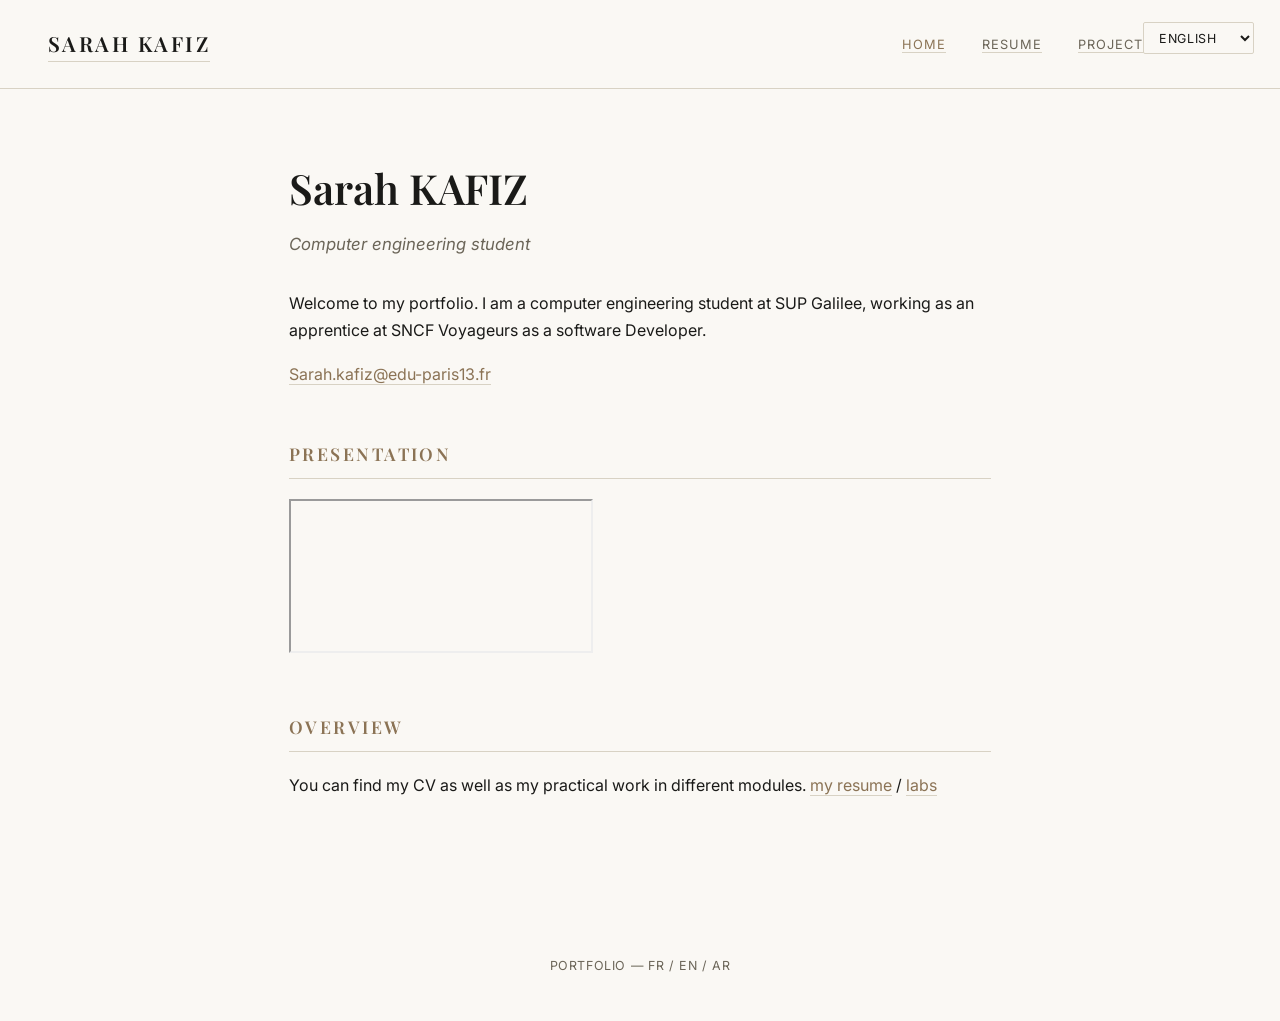
==== index.html @ ad7329cd "Enhance index.html with language options and metadata Added language switcher and improved semantic " ====
<!DOCTYPE html>
<html lang="fr"
      xmlns="http://www.w3.org/1999/xhtml"
      xmlns:dc="http://purl.org/dc/elements/1.1/"
      xmlns:foaf="http://xmlns.com/foaf/0.1/"
      xmlns:schema="https://schema.org/"
      prefix="dc: http://purl.org/dc/elements/1.1/
              foaf: http://xmlns.com/foaf/0.1/
              schema: https://schema.org/">
<head>
    <meta charset="UTF-8" />
    <title property="dc:title" data-i18n="home_title_tag">Portfolio de Sarah KAFIZ</title>
    <meta property="dc:creator" content="PRENOM NOM" />
    <link rel="preconnect" href="https://fonts.googleapis.com" />
    <link href="https://fonts.googleapis.com/css2?family=Playfair+Display:wght@600;700&amp;family=Inter:wght@400;500&amp;display=swap" rel="stylesheet" />
    <link rel="stylesheet" href="assets/css/style.css" />
    <script src="assets/js/site.js" defer="defer"></script>
</head>
<body typeof="foaf:Person schema:Person" resource="#moi">

    <div id="lang-switcher">
      <select aria-label="Choisir la langue">
        <option value="fr">Français</option>
        <option value="en">English</option>
        <option value="ar">العربية</option>
      </select>
    </div>

    <header class="site-header">
      <a class="brand" href="index.html">Sarah KAFIZ</a>
      <nav class="main-nav">
        <a href="index.html" class="current" data-i18n="nav_accueil">Accueil</a>
        <a href="cv.html" data-i18n="nav_cv">CV</a>
        <a href="travaux.html" data-i18n="nav_travaux">Travaux</a>
      </nav>
    </header>

    <main>
      <div class="intro-block">
        <h1><span property="foaf:name schema:name" data-i18n="home_name">Sarah KAFIZ</span></h1>
        <p class="subtitle" property="schema:jobTitle" data-i18n="home_subtitle">
          Étudiante ingénieure informatique — Web sémantique
        </p>
        <p data-i18n="home_intro">
          Bienvenue sur mon portfolio.
        </p>
        <p class="contact-line">
          <a property="foaf:mbox schema:email" href="mailto:EMAIL@example.com">Sarah.kafiz@edu-paris13.fr</a>
        </p>
      </div>

      <h2 data-i18n="home_section_presentation">Présentation</h2>
      <div class="video-frame">
        <iframe
          class="video-embed"
          property="schema:video"
          src="https://www.youtube.com/embed/VIDEO_ID"
          title="Présentation du portfolio"
          allowfullscreen="allowfullscreen"
        ></iframe>
      </div>

      <h2 data-i18n="home_section_apercu">Aperçu</h2>
      <p>
        <span data-i18n="home_apercu_text">Retrouvez mon CV ainsi que mes travaux pratiques de Web sémantique.</span>
        <a href="cv.html" data-i18n="home_link_cv">mon CV</a> /
        <a href="travaux.html" data-i18n="home_link_travaux">travaux pratiques de Web sémantique</a>
      </p>
    </main>

    <footer>
      <p data-i18n="footer_text">Portfolio — FR / EN / AR</p>
    </footer>

</body>
</html>
---- assets/css/style.css ----
/* ============================================================
   Portfolio de PRENOM NOM
   Style : épuré, élégant, fond clair, typographie soignée
   ============================================================ */

:root {
  --color-bg: #faf8f4;
  --color-text: #1a1a18;
  --color-text-dim: #6b6558;
  --color-accent: #8b7355;
  --color-line: #d8d2c4;
  --color-card: #ffffff;
}

* {
  box-sizing: border-box;
}

body {
  margin: 0;
  background: var(--color-bg);
  color: var(--color-text);
  font-family: "Inter", "Segoe UI", system-ui, -apple-system, sans-serif;
  line-height: 1.7;
  -webkit-font-smoothing: antialiased;
}

/* En-tête : nom en majuscules espacées, nav discrète */
header.site-header {
  display: flex;
  justify-content: space-between;
  align-items: center;
  padding: 1.6rem 8rem 1.6rem 3rem;
  border-bottom: 1px solid var(--color-line);
  flex-wrap: wrap;
  gap: 1rem;
}

header.site-header .brand {
  font-family: "Playfair Display", Georgia, serif;
  font-size: 1.3rem;
  letter-spacing: 0.12em;
  text-transform: uppercase;
  color: var(--color-text);
  text-decoration: none;
  font-weight: 600;
}

nav.main-nav a {
  color: var(--color-text-dim);
  text-decoration: none;
  margin-left: 2rem;
  font-size: 0.8rem;
  letter-spacing: 0.08em;
  text-transform: uppercase;
  transition: color 0.15s ease;
}

nav.main-nav a:hover,
nav.main-nav a.current {
  color: var(--color-accent);
}

/* Sélecteur de langue : liste déroulante, position fixe */
#lang-switcher {
  position: fixed;
  top: 1.4rem;
  right: 1.6rem;
  z-index: 999;
}

#lang-switcher select {
  border: 1px solid var(--color-line);
  background: var(--color-bg);
  font-family: "Inter", "Segoe UI", system-ui, sans-serif;
  font-size: 0.78rem;
  letter-spacing: 0.05em;
  text-transform: uppercase;
  color: var(--color-text);
  padding: 0.4rem 0.7rem;
  cursor: pointer;
  border-radius: 2px;
}

main {
  max-width: 760px;
  margin: 0 auto;
  padding: 4rem 1.8rem 5rem;
}

h1 {
  font-family: "Playfair Display", Georgia, serif;
  font-size: 2.6rem;
  font-weight: 600;
  margin: 0 0 0.4rem;
}

h2 {
  font-family: "Playfair Display", Georgia, serif;
  font-size: 1.1rem;
  letter-spacing: 0.14em;
  text-transform: uppercase;
  font-weight: 600;
  color: var(--color-accent);
  margin-top: 3.2rem;
  margin-bottom: 1.2rem;
  padding-bottom: 0.6rem;
  border-bottom: 1px solid var(--color-line);
}

.subtitle {
  color: var(--color-text-dim);
  font-size: 1.05rem;
  margin: 0 0 2rem;
  font-style: italic;
}

a {
  color: var(--color-accent);
  text-decoration: none;
  border-bottom: 1px solid var(--color-line);
}

footer {
  text-align: center;
  color: var(--color-text-dim);
  font-size: 0.78rem;
  letter-spacing: 0.05em;
  padding: 3rem 0 2rem;
  text-transform: uppercase;
}
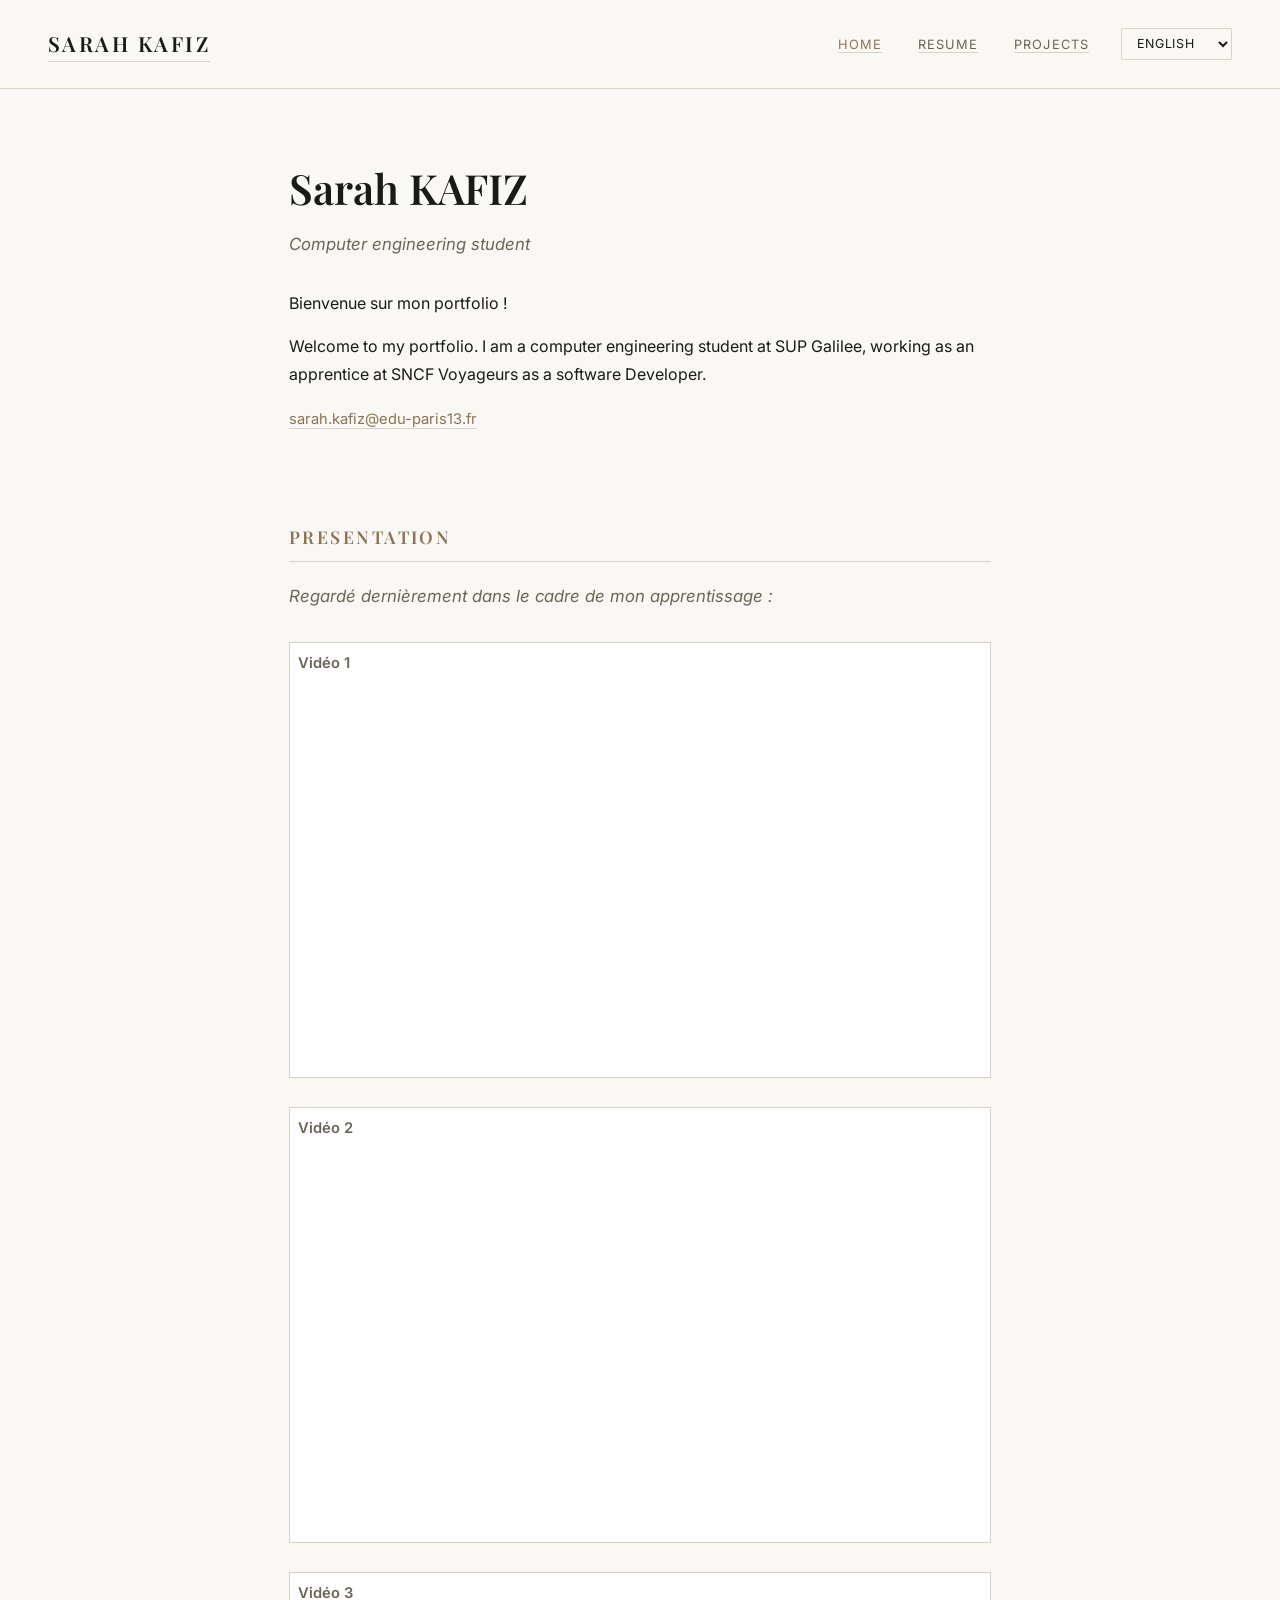
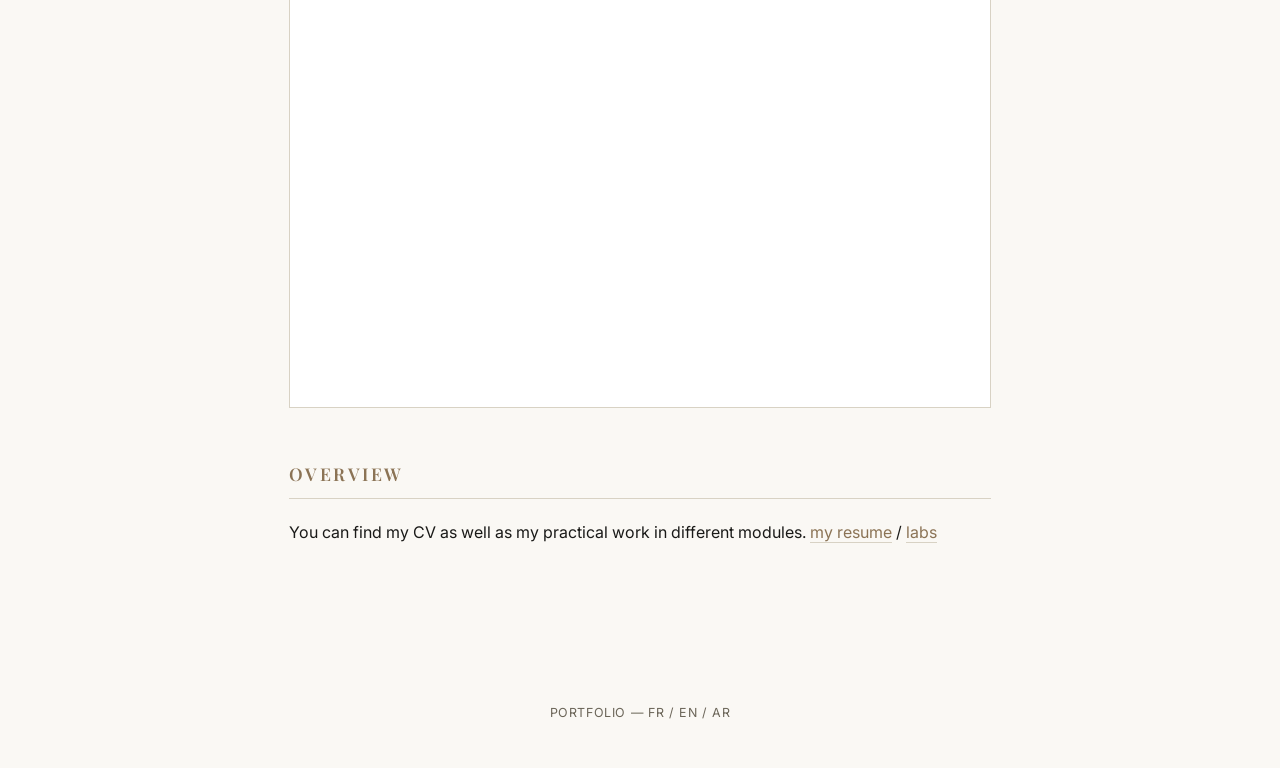
==== commit 109a288b: "Correction page acceuil : videos et menu" ====
--- a/index.html
+++ b/index.html
@@ -9,7 +9,7 @@
               schema: https://schema.org/">
 <head>
     <meta charset="UTF-8" />
-    <title property="dc:title" data-i18n="home_title_tag">Portfolio de Sarah KAFIZ</title>
+    <title property="dc:title" data-i18n="home_title_tag">Portfolio de PRENOM NOM</title>
     <meta property="dc:creator" content="PRENOM NOM" />
     <link rel="preconnect" href="https://fonts.googleapis.com" />
     <link href="https://fonts.googleapis.com/css2?family=Playfair+Display:wght@600;700&amp;family=Inter:wght@400;500&amp;display=swap" rel="stylesheet" />
@@ -18,21 +18,22 @@
 </head>
 <body typeof="foaf:Person schema:Person" resource="#moi">
 
-    <div id="lang-switcher">
-      <select aria-label="Choisir la langue">
-        <option value="fr">Français</option>
-        <option value="en">English</option>
-        <option value="ar">العربية</option>
-      </select>
-    </div>
-
     <header class="site-header">
       <a class="brand" href="index.html">Sarah KAFIZ</a>
-      <nav class="main-nav">
-        <a href="index.html" class="current" data-i18n="nav_accueil">Accueil</a>
-        <a href="cv.html" data-i18n="nav_cv">CV</a>
-        <a href="travaux.html" data-i18n="nav_travaux">Travaux</a>
-      </nav>
+      <div class="header-right">
+        <nav class="main-nav">
+          <a href="index.html" class="current" data-i18n="nav_accueil">Accueil</a>
+          <a href="cv.html" data-i18n="nav_cv">CV</a>
+          <a href="travaux.html" data-i18n="nav_travaux">Travaux</a>
+        </nav>
+        <div id="lang-switcher">
+          <select aria-label="Choisir la langue">
+            <option value="fr">Français</option>
+            <option value="en">English</option>
+            <option value="ar">العربية</option>
+          </select>
+        </div>
+      </div>
     </header>
 
     <main>
@@ -41,23 +42,56 @@
         <p class="subtitle" property="schema:jobTitle" data-i18n="home_subtitle">
           Étudiante ingénieure informatique — Web sémantique
         </p>
+        <p data-i18n="home_welcome">
+          Bienvenue sur mon portfolio !
+        </p>
         <p data-i18n="home_intro">
           Bienvenue sur mon portfolio.
         </p>
         <p class="contact-line">
-          <a property="foaf:mbox schema:email" href="mailto:EMAIL@example.com">Sarah.kafiz@edu-paris13.fr</a>
+          <a property="foaf:mbox schema:email" href="mailto:EMAIL@example.com">sarah.kafiz@edu-paris13.fr</a>
         </p>
       </div>
 
       <h2 data-i18n="home_section_presentation">Présentation</h2>
-      <div class="video-frame">
-        <iframe
-          class="video-embed"
-          property="schema:video"
-          src="https://www.youtube.com/embed/VIDEO_ID"
-          title="Présentation du portfolio"
-          allowfullscreen="allowfullscreen"
-        ></iframe>
+      <p class="subtitle" data-i18n="home_video_intro">
+        Regardé dernièrement dans le cadre de mon apprentissage :
+      </p>
+      <div class="video-list">
+
+          <div class="video-frame">
+          <p class="video-item-title" data-i18n="home_video1_title">Vidéo 1</p>
+          <iframe
+            class="video-embed"
+            property="schema:video"
+            src="https://www.youtube.com/embed/bxMzOXYWs-M"
+            title="Formation Développeur Android complète avec Android Studio et Kotlin"
+            allowfullscreen="allowfullscreen"
+          ></iframe>
+        </div>
+
+        <div class="video-frame">
+          <p class="video-item-title" data-i18n="home_video2_title">Vidéo 2</p>
+          <iframe
+            class="video-embed"
+            property="schema:video"
+            src="https://www.youtube.com/embed/PpBMicJcYHc"
+            title="Fabriquer un mini PC"
+            allowfullscreen="allowfullscreen"
+          ></iframe>
+        </div>
+
+        <div class="video-frame">
+          <p class="video-item-title" data-i18n="home_video3_title">Vidéo 3</p>
+          <iframe
+            class="video-embed"
+            property="schema:video"
+            src="https://www.youtube.com/embed/uVCdnlpxfmo"
+            title="L'Histoire et les Bases du Graphisme"
+            allowfullscreen="allowfullscreen"
+          ></iframe>
+        </div>
+
       </div>
 
       <h2 data-i18n="home_section_apercu">Aperçu</h2>
@@ -73,4 +107,4 @@
     </footer>
 
 </body>
-</html>
+</html>
--- a/assets/css/style.css
+++ b/assets/css/style.css
@@ -1,6 +1,5 @@
 /* ============================================================
-   Portfolio de PRENOM NOM
-   Style : épuré, élégant, fond clair, typographie soignée
+   Portfolio de Sarah KAFIZ 
    ============================================================ */
 
 :root {
@@ -25,12 +24,12 @@
   -webkit-font-smoothing: antialiased;
 }
 
-/* En-tête : nom en majuscules espacées, nav discrète */
+/* En-tête */
 header.site-header {
   display: flex;
   justify-content: space-between;
   align-items: center;
-  padding: 1.6rem 8rem 1.6rem 3rem;
+  padding: 1.6rem 3rem;
   border-bottom: 1px solid var(--color-line);
   flex-wrap: wrap;
   gap: 1rem;
@@ -44,6 +43,13 @@
   color: var(--color-text);
   text-decoration: none;
   font-weight: 600;
+}
+
+.header-right {
+  display: flex;
+  align-items: center;
+  gap: 2rem;
+  flex-wrap: wrap;
 }
 
 nav.main-nav a {
@@ -56,19 +62,16 @@
   transition: color 0.15s ease;
 }
 
+nav.main-nav a:first-child {
+  margin-left: 0;
+}
+
 nav.main-nav a:hover,
 nav.main-nav a.current {
   color: var(--color-accent);
 }
 
-/* Sélecteur de langue : liste déroulante, position fixe */
-#lang-switcher {
-  position: fixed;
-  top: 1.4rem;
-  right: 1.6rem;
-  z-index: 999;
-}
-
+/* Sélecteur de langue  */
 #lang-switcher select {
   border: 1px solid var(--color-line);
   background: var(--color-bg);
@@ -129,3 +132,188 @@
   padding: 3rem 0 2rem;
   text-transform: uppercase;
 }
+
+/* --------------------------------------------------------------
+   Bloc d'intro générique (accueil, etc.)
+   -------------------------------------------------------------- */
+.intro-block {
+  padding-bottom: 1.5rem;
+}
+
+.contact-line {
+  font-size: 0.92rem;
+  color: var(--color-text-dim);
+  margin-top: 1.2rem;
+}
+
+/* --------------------------------------------------------------
+   Vidéo
+   -------------------------------------------------------------- */
+.video-frame {
+  border: 1px solid var(--color-line);
+  padding: 0.5rem;
+  background: var(--color-card);
+}
+
+iframe.video-embed {
+  width: 100%;
+  aspect-ratio: 16 / 9;
+  display: block;
+  border: none;
+}
+
+.video-list {
+  display: flex;
+  flex-direction: column;
+  gap: 1.8rem;
+}
+
+.video-list .video-item-title {
+  font-weight: 600;
+  font-size: 0.92rem;
+  color: var(--color-text-dim);
+  margin: 0 0 0.5rem;
+}
+
+/* --------------------------------------------------------------
+   Grille de cases (modules, TP, projets)
+   -------------------------------------------------------------- */
+.grid-cases {
+  display: grid;
+  grid-template-columns: repeat(auto-fit, minmax(220px, 1fr));
+  gap: 1.4rem;
+  margin-top: 1.5rem;
+}
+
+.case-item {
+  display: block;
+  border: 1px solid var(--color-line);
+  padding: 1.6rem 1.4rem;
+  text-decoration: none;
+  color: var(--color-text);
+  background: var(--color-card);
+  transition: border-color 0.15s ease, transform 0.15s ease;
+}
+
+a.case-item:hover {
+  border-color: var(--color-accent);
+  transform: translateY(-2px);
+}
+
+.case-item .case-label {
+  font-family: "Playfair Display", Georgia, serif;
+  font-size: 1.3rem;
+  font-weight: 600;
+  display: block;
+  margin-bottom: 0.5rem;
+  border-bottom: none;
+}
+
+.case-item .case-desc {
+  font-size: 0.88rem;
+  color: var(--color-text-dim);
+  margin: 0;
+}
+
+.case-item.disabled {
+  opacity: 0.45;
+  cursor: default;
+}
+
+.case-item .case-status {
+  display: inline-block;
+  margin-top: 0.6rem;
+  font-size: 0.7rem;
+  letter-spacing: 0.08em;
+  text-transform: uppercase;
+  color: var(--color-accent);
+}
+
+/* --------------------------------------------------------------
+   Timeline : apparition progressive au scroll
+   -------------------------------------------------------------- */
+.timeline {
+  position: relative;
+  margin-top: 1.5rem;
+  padding-left: 2rem;
+  border-left: 1px solid var(--color-line);
+}
+
+.timeline-item {
+  position: relative;
+  padding-bottom: 2.6rem;
+  opacity: 0;
+  transform: translateY(16px);
+  transition: opacity 0.6s ease, transform 0.6s ease;
+}
+
+.timeline-item.visible {
+  opacity: 1;
+  transform: translateY(0);
+}
+
+.timeline-item::before {
+  content: "";
+  position: absolute;
+  left: -2.42rem;
+  top: 0.3rem;
+  width: 9px;
+  height: 9px;
+  border-radius: 50%;
+  background: var(--color-accent);
+}
+
+.timeline-item .timeline-date {
+  font-family: "Playfair Display", Georgia, serif;
+  font-size: 0.95rem;
+  color: var(--color-accent);
+  font-weight: 600;
+  letter-spacing: 0.04em;
+  margin: 0 0 0.3rem;
+}
+
+.timeline-item .timeline-title {
+  font-weight: 600;
+  margin: 0 0 0.3rem;
+  font-size: 1.05rem;
+}
+
+.timeline-item .timeline-desc {
+  color: var(--color-text-dim);
+  font-size: 0.92rem;
+  margin: 0;
+}
+
+/* --------------------------------------------------------------
+   Liste simple de cartes (compétences, langues, intérêts)
+   -------------------------------------------------------------- */
+.card-list p {
+  border-bottom: 1px solid var(--color-line);
+  padding: 0.7rem 0;
+  margin: 0;
+  font-size: 0.94rem;
+}
+
+.card-list p:last-child {
+  border-bottom: none;
+}
+
+/* --------------------------------------------------------------
+   RTL : adaptation pour l'arabe
+   -------------------------------------------------------------- */
+html[dir="rtl"] nav.main-nav a {
+  margin-left: 0;
+  margin-right: 2rem;
+}
+
+html[dir="rtl"] .timeline {
+  padding-left: 0;
+  padding-right: 2rem;
+  border-left: none;
+  border-right: 1px solid var(--color-line);
+}
+
+html[dir="rtl"] .timeline-item::before {
+  left: auto;
+  right: -2.42rem;
+}
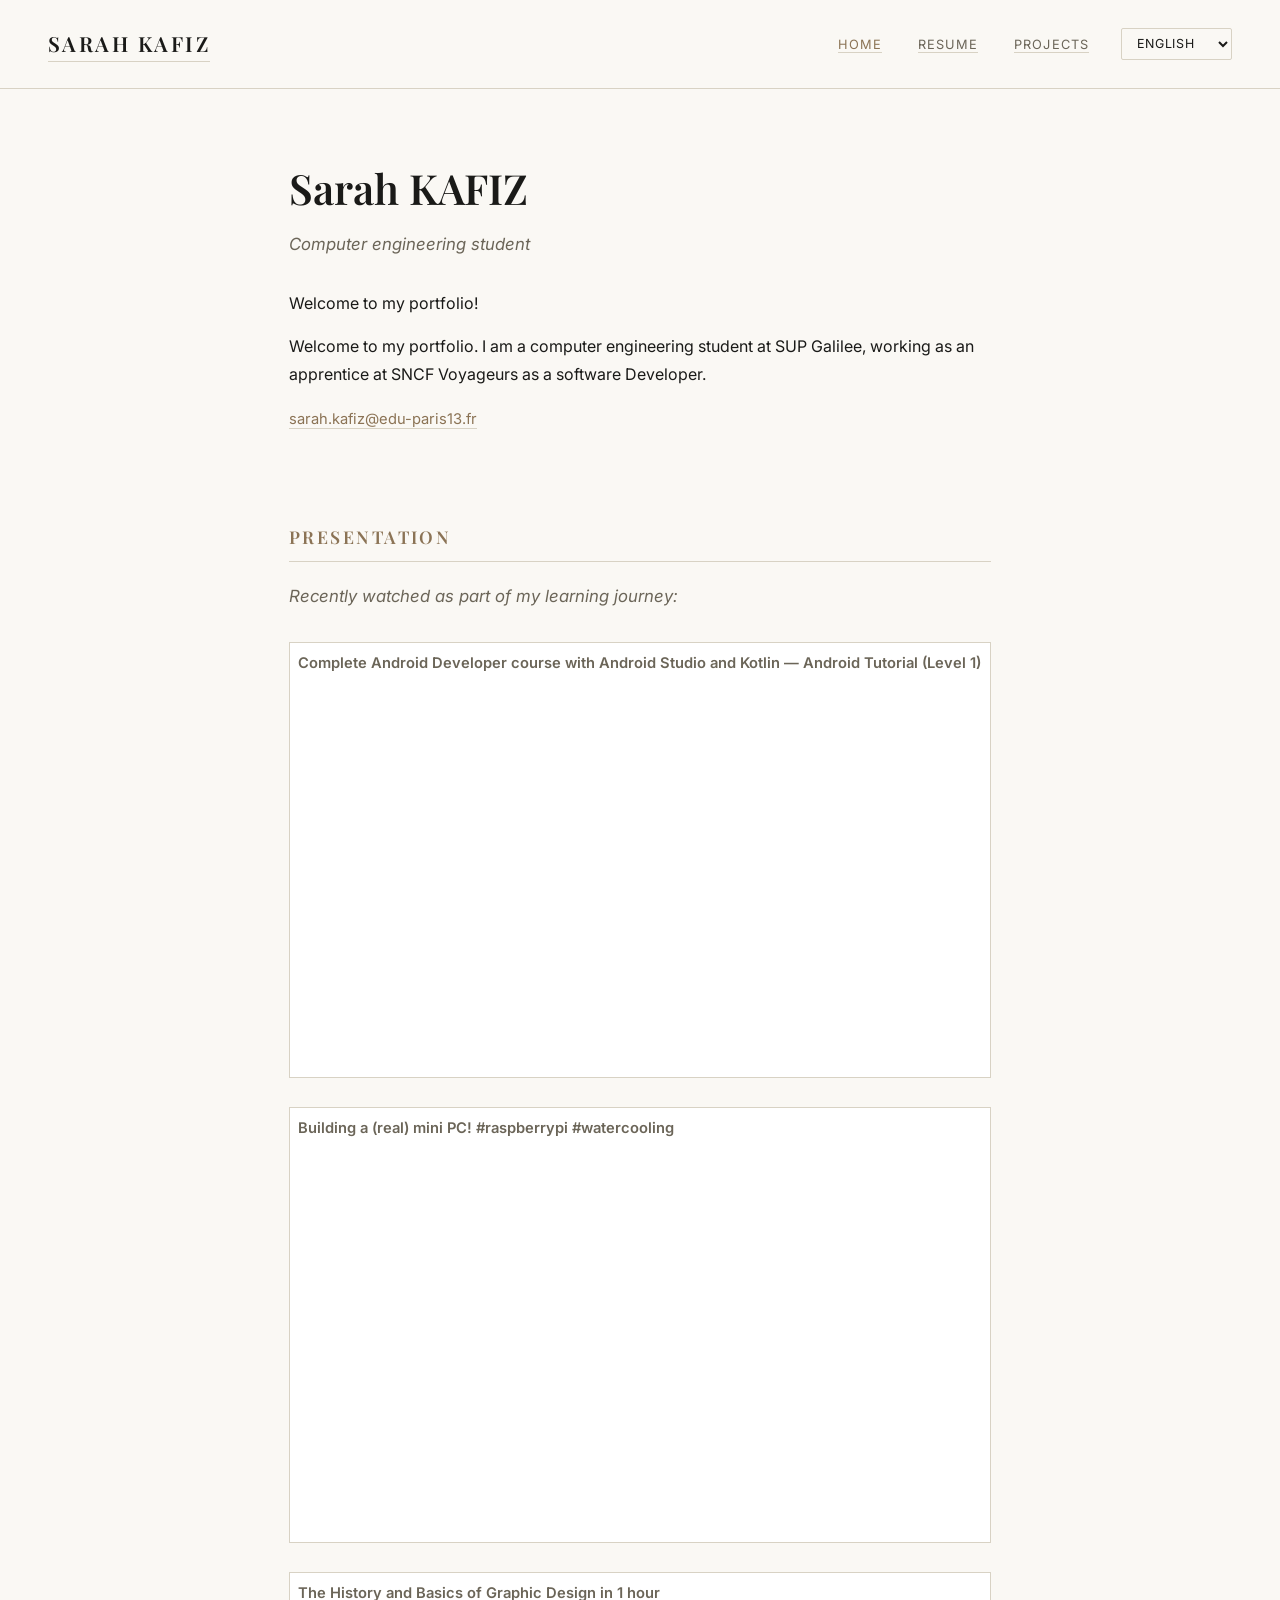
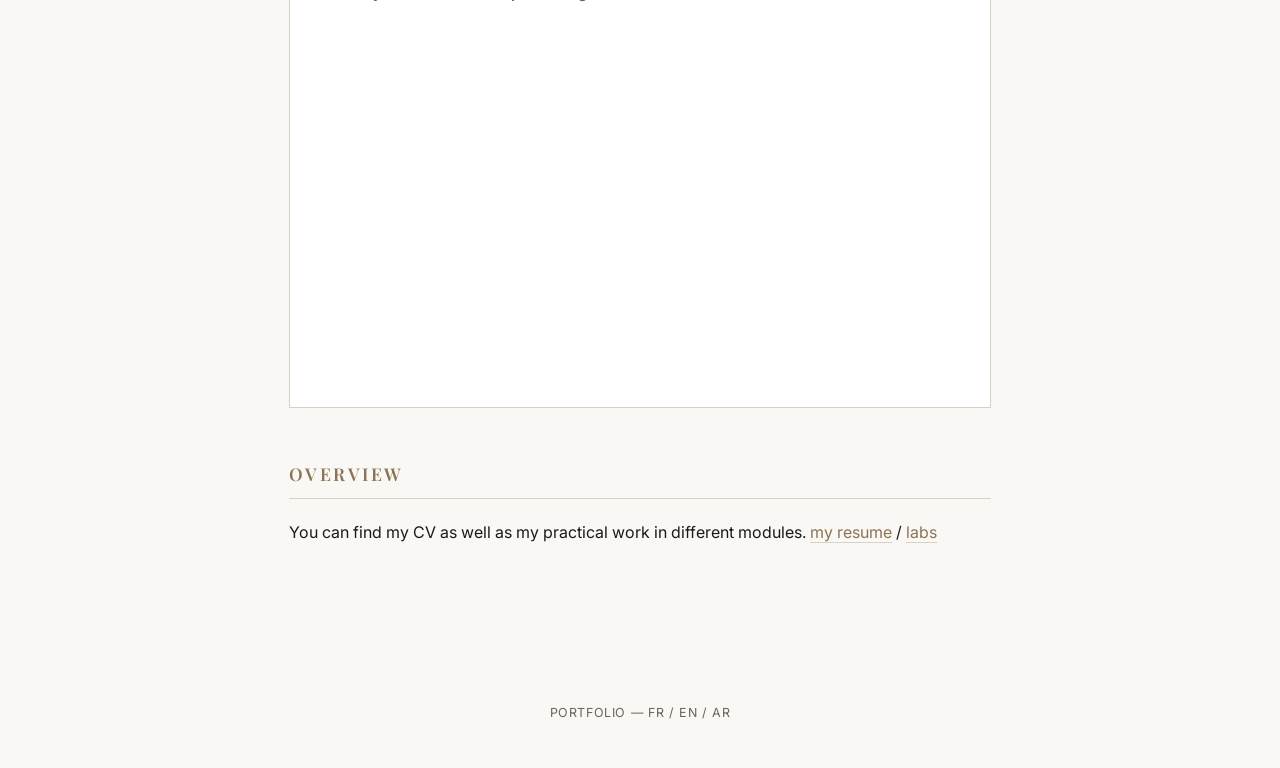
==== commit 10c43b0d: "Corrections des bugs de traductions" ====
--- a/index.html
+++ b/index.html
@@ -19,7 +19,7 @@
 <body typeof="foaf:Person schema:Person" resource="#moi">
 
     <header class="site-header">
-      <a class="brand" href="index.html">Sarah KAFIZ</a>
+      <a class="brand" href="index.html" data-i18n="home_name">Sarah KAFIZ</a>
       <div class="header-right">
         <nav class="main-nav">
           <a href="index.html" class="current" data-i18n="nav_accueil">Accueil</a>
@@ -107,4 +107,5 @@
     </footer>
 
 </body>
-</html>+</html>
+
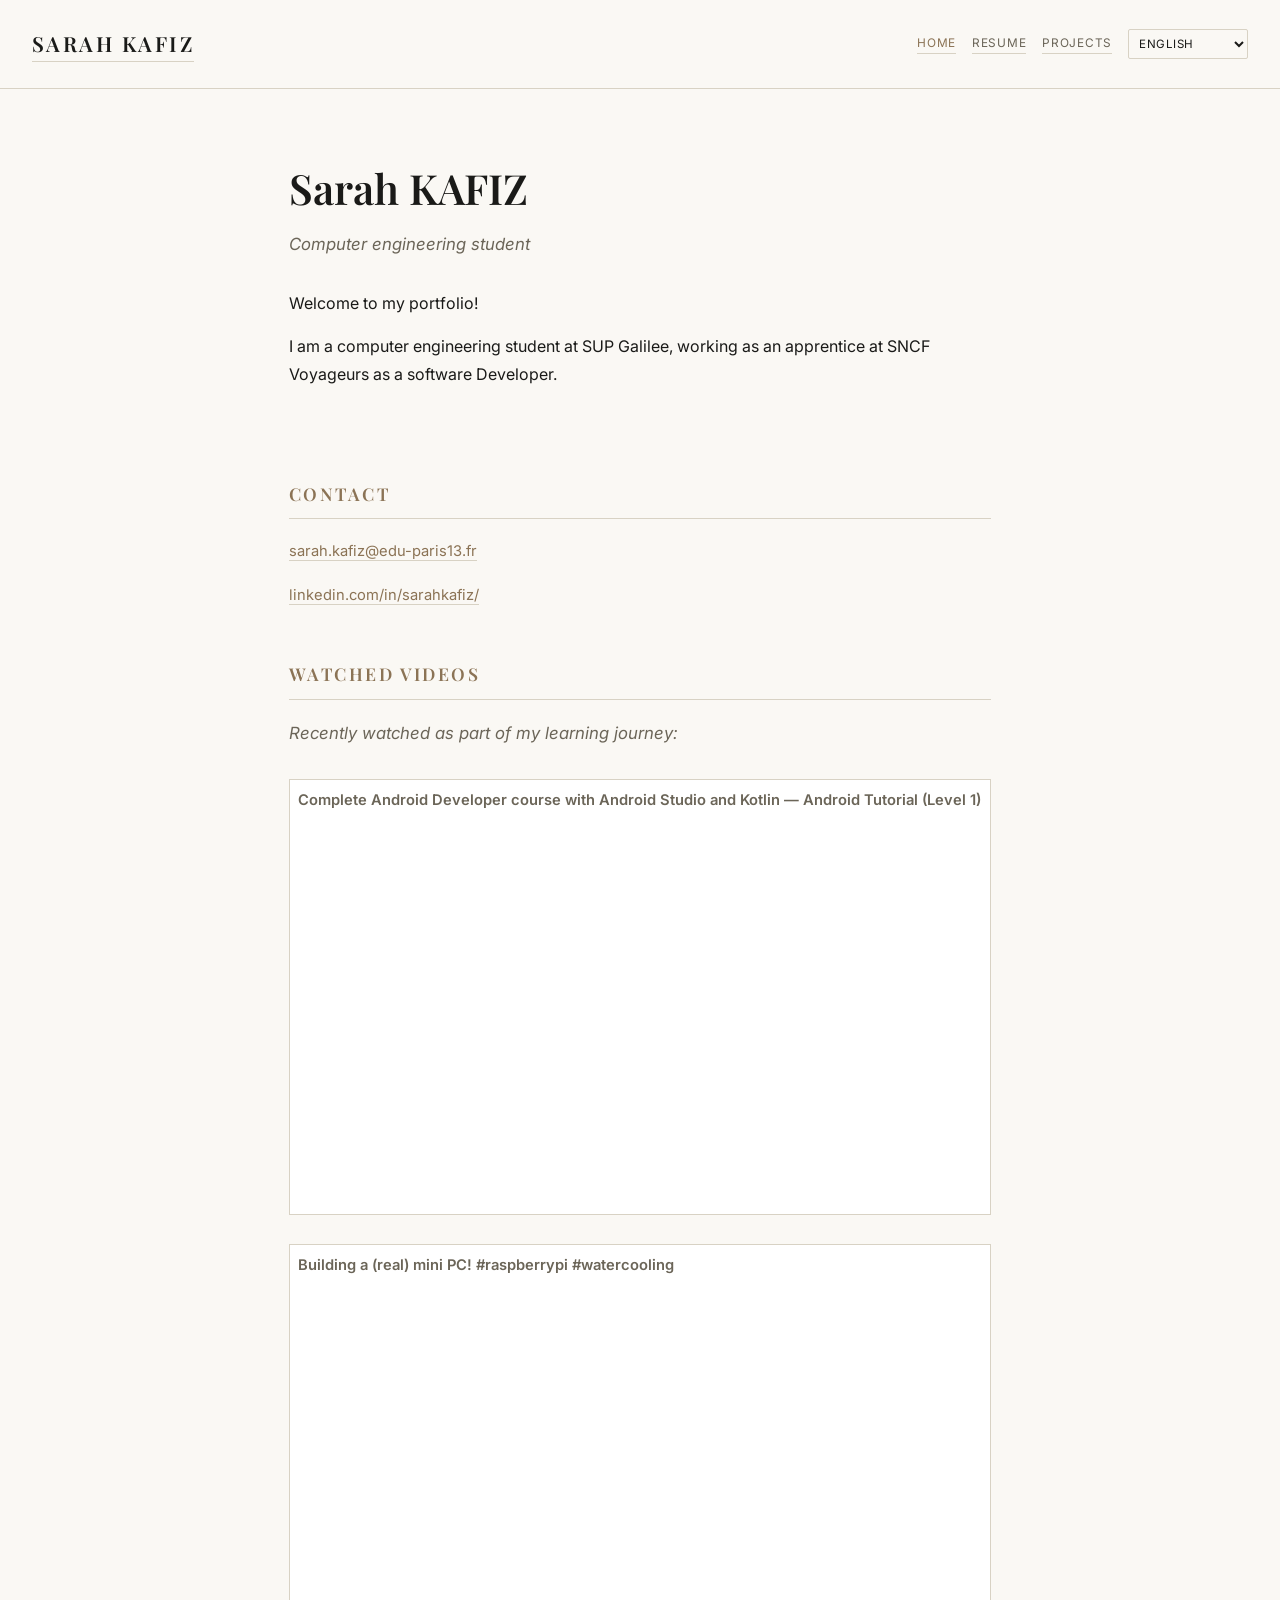
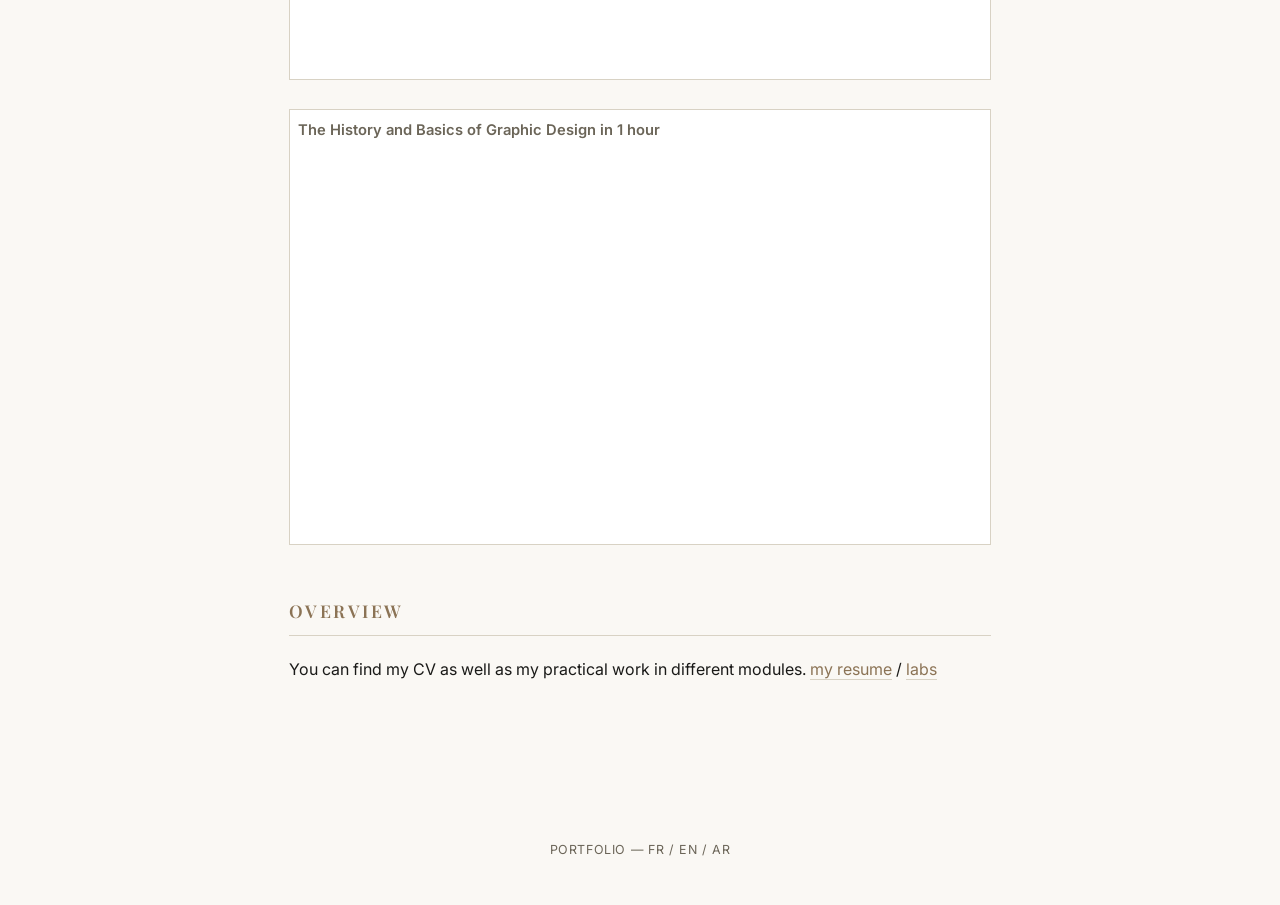
==== commit 8946f90f: "hotfix : page d'acceuil" ====
--- a/index.html
+++ b/index.html
@@ -8,104 +8,110 @@
               foaf: http://xmlns.com/foaf/0.1/
               schema: https://schema.org/">
 <head>
-    <meta charset="UTF-8" />
-    <title property="dc:title" data-i18n="home_title_tag">Portfolio de PRENOM NOM</title>
-    <meta property="dc:creator" content="PRENOM NOM" />
-    <link rel="preconnect" href="https://fonts.googleapis.com" />
-    <link href="https://fonts.googleapis.com/css2?family=Playfair+Display:wght@600;700&amp;family=Inter:wght@400;500&amp;display=swap" rel="stylesheet" />
-    <link rel="stylesheet" href="assets/css/style.css" />
-    <script src="assets/js/site.js" defer="defer"></script>
+  <meta charset="UTF-8" />
+  <title property="dc:title" data-i18n="home_title_tag">Portfolio de Sarah KAFIZ</title>
+  <meta property="dc:creator" content="Sarah KAFIZ" />
+  <link rel="preconnect" href="https://fonts.googleapis.com" />
+  <link href="https://fonts.googleapis.com/css2?family=Playfair+Display:wght@600;700&amp;family=Inter:wght@400;500&amp;display=swap" rel="stylesheet" />
+  <link rel="stylesheet" href="assets/css/style.css" />
+  <script src="assets/js/site.js" defer="defer"></script>
 </head>
 <body typeof="foaf:Person schema:Person" resource="#moi">
 
-    <header class="site-header">
-      <a class="brand" href="index.html" data-i18n="home_name">Sarah KAFIZ</a>
-      <div class="header-right">
-        <nav class="main-nav">
-          <a href="index.html" class="current" data-i18n="nav_accueil">Accueil</a>
-          <a href="cv.html" data-i18n="nav_cv">CV</a>
-          <a href="travaux.html" data-i18n="nav_travaux">Travaux</a>
-        </nav>
-        <div id="lang-switcher">
-          <select aria-label="Choisir la langue">
-            <option value="fr">Français</option>
-            <option value="en">English</option>
-            <option value="ar">العربية</option>
-          </select>
-        </div>
+  <header class="site-header">
+    <a class="brand" href="index.html" data-i18n="home_name">Sarah KAFIZ</a>
+    <div class="header-right">
+      <nav class="main-nav">
+        <a href="index.html" class="current" data-i18n="nav_accueil">Accueil</a>
+        <a href="cv.html" data-i18n="nav_cv">CV</a>
+        <a href="travaux.html" data-i18n="nav_travaux">Travaux</a>
+      </nav>
+      <div id="lang-switcher">
+        <select aria-label="Choisir la langue">
+          <option value="fr">Français</option>
+          <option value="en">English</option>
+          <option value="ar">العربية</option>
+        </select>
       </div>
-    </header>
+    </div>
+  </header>
 
-    <main>
-      <div class="intro-block">
-        <h1><span property="foaf:name schema:name" data-i18n="home_name">Sarah KAFIZ</span></h1>
-        <p class="subtitle" property="schema:jobTitle" data-i18n="home_subtitle">
-          Étudiante ingénieure informatique — Web sémantique
-        </p>
-        <p data-i18n="home_welcome">
-          Bienvenue sur mon portfolio !
-        </p>
-        <p data-i18n="home_intro">
-          Bienvenue sur mon portfolio.
-        </p>
-        <p class="contact-line">
-          <a property="foaf:mbox schema:email" href="mailto:EMAIL@example.com">sarah.kafiz@edu-paris13.fr</a>
-        </p>
+  <main>
+    <div class="intro-block">
+      <h1><span property="foaf:name schema:name" data-i18n="home_name">Sarah KAFIZ</span></h1>
+      <p class="subtitle" property="schema:jobTitle" data-i18n="home_subtitle">
+        Étudiante ingénieure informatique — Web sémantique
+      </p>
+      <p data-i18n="home_welcome">
+        Bienvenue sur mon portfolio !
+      </p>
+      <p data-i18n="home_intro">
+        Bienvenue sur mon portfolio.
+      </p>
+    </div>
+
+    <h2 data-i18n="home_section_contact">Contact</h2>
+    <p class="contact-line">
+      <a property="foaf:mbox schema:email" href="mailto:sarah.kafiz@edu-paris13.fr">sarah.kafiz@edu-paris13.fr</a>
+    </p>
+    <p class="contact-line">
+      <a property="foaf:account schema:sameAs" href="https://www.linkedin.com/in/sarahkafiz/" target="_blank" rel="noopener">
+        linkedin.com/in/sarahkafiz/
+      </a>
+    </p>
+
+    <h2 data-i18n="home_section_videos">Vidéos regardées</h2>
+    <p class="subtitle" data-i18n="home_video_intro">
+      Regardé dernièrement dans le cadre de mon apprentissage :
+    </p>
+    <div class="video-list">
+
+      <div class="video-frame">
+        <p class="video-item-title" data-i18n="home_video1_title">Vidéo 1</p>
+        <iframe
+          class="video-embed"
+          property="schema:video"
+          src="https://www.youtube.com/embed/bxMzOXYWs-M"
+          title="Formation Développeur Android complète avec Android Studio et Kotlin"
+          allowfullscreen="allowfullscreen"
+        ></iframe>
       </div>
 
-      <h2 data-i18n="home_section_presentation">Présentation</h2>
-      <p class="subtitle" data-i18n="home_video_intro">
-        Regardé dernièrement dans le cadre de mon apprentissage :
-      </p>
-      <div class="video-list">
-
-          <div class="video-frame">
-          <p class="video-item-title" data-i18n="home_video1_title">Vidéo 1</p>
-          <iframe
-            class="video-embed"
-            property="schema:video"
-            src="https://www.youtube.com/embed/bxMzOXYWs-M"
-            title="Formation Développeur Android complète avec Android Studio et Kotlin"
-            allowfullscreen="allowfullscreen"
-          ></iframe>
-        </div>
-
-        <div class="video-frame">
-          <p class="video-item-title" data-i18n="home_video2_title">Vidéo 2</p>
-          <iframe
-            class="video-embed"
-            property="schema:video"
-            src="https://www.youtube.com/embed/PpBMicJcYHc"
-            title="Fabriquer un mini PC"
-            allowfullscreen="allowfullscreen"
-          ></iframe>
-        </div>
-
-        <div class="video-frame">
-          <p class="video-item-title" data-i18n="home_video3_title">Vidéo 3</p>
-          <iframe
-            class="video-embed"
-            property="schema:video"
-            src="https://www.youtube.com/embed/uVCdnlpxfmo"
-            title="L'Histoire et les Bases du Graphisme"
-            allowfullscreen="allowfullscreen"
-          ></iframe>
-        </div>
-
+      <div class="video-frame">
+        <p class="video-item-title" data-i18n="home_video2_title">Vidéo 2</p>
+        <iframe
+          class="video-embed"
+          property="schema:video"
+          src="https://www.youtube.com/embed/PpBMicJcYHc"
+          title="Fabriquer un mini PC"
+          allowfullscreen="allowfullscreen"
+        ></iframe>
       </div>
 
-      <h2 data-i18n="home_section_apercu">Aperçu</h2>
-      <p>
-        <span data-i18n="home_apercu_text">Retrouvez mon CV ainsi que mes travaux pratiques de Web sémantique.</span>
-        <a href="cv.html" data-i18n="home_link_cv">mon CV</a> /
-        <a href="travaux.html" data-i18n="home_link_travaux">travaux pratiques de Web sémantique</a>
-      </p>
-    </main>
+      <div class="video-frame">
+        <p class="video-item-title" data-i18n="home_video3_title">Vidéo 3</p>
+        <iframe
+          class="video-embed"
+          property="schema:video"
+          src="https://www.youtube.com/embed/uVCdnlpxfmo"
+          title="L'Histoire et les Bases du Graphisme"
+          allowfullscreen="allowfullscreen"
+        ></iframe>
+      </div>
 
-    <footer>
-      <p data-i18n="footer_text">Portfolio — FR / EN / AR</p>
-    </footer>
+    </div>
+
+    <h2 data-i18n="home_section_apercu">Aperçu</h2>
+    <p>
+      <span data-i18n="home_apercu_text">Retrouvez mon CV ainsi que mes travaux pratiques dans différents modules.</span>
+      <a href="cv.html" data-i18n="home_link_cv">mon CV</a> /
+      <a href="travaux.html" data-i18n="home_link_travaux">travaux pratiques</a>
+    </p>
+  </main>
+
+  <footer>
+    <p data-i18n="footer_text">Portfolio — FR / EN / AR</p>
+  </footer>
 
 </body>
-</html>
-
+</html>
--- a/assets/css/style.css
+++ b/assets/css/style.css
@@ -29,10 +29,10 @@
   display: flex;
   justify-content: space-between;
   align-items: center;
-  padding: 1.6rem 3rem;
+  padding: 1.6rem 2rem;
   border-bottom: 1px solid var(--color-line);
-  flex-wrap: wrap;
-  gap: 1rem;
+  flex-wrap: nowrap;
+  gap: 0.8rem;
 }
 
 header.site-header .brand {
@@ -43,27 +43,32 @@
   color: var(--color-text);
   text-decoration: none;
   font-weight: 600;
+  flex-shrink: 0;
 }
 
 .header-right {
   display: flex;
   align-items: center;
-  gap: 2rem;
-  flex-wrap: wrap;
+  gap: 1rem;
+  flex-wrap: nowrap;
+  justify-content: flex-end;
+  min-width: 0;
+}
+
+nav.main-nav {
+  display: flex;
+  gap: 1rem;
+  min-width: 0;
 }
 
 nav.main-nav a {
   color: var(--color-text-dim);
   text-decoration: none;
-  margin-left: 2rem;
-  font-size: 0.8rem;
-  letter-spacing: 0.08em;
+  font-size: 0.74rem;
+  letter-spacing: 0.06em;
   text-transform: uppercase;
   transition: color 0.15s ease;
-}
-
-nav.main-nav a:first-child {
-  margin-left: 0;
+  white-space: nowrap;
 }
 
 nav.main-nav a:hover,
@@ -71,20 +76,25 @@
   color: var(--color-accent);
 }
 
-/* Sélecteur de langue  */
+/* Sélecteur de langue */
+#lang-switcher {
+  width: 7.5rem;
+  flex-shrink: 0;
+}
+
 #lang-switcher select {
+  width: 100%;
   border: 1px solid var(--color-line);
   background: var(--color-bg);
   font-family: "Inter", "Segoe UI", system-ui, sans-serif;
-  font-size: 0.78rem;
-  letter-spacing: 0.05em;
+  font-size: 0.72rem;
+  letter-spacing: 0.04em;
   text-transform: uppercase;
   color: var(--color-text);
-  padding: 0.4rem 0.7rem;
+  padding: 0.35rem 0.4rem;
   cursor: pointer;
   border-radius: 2px;
 }
-
 main {
   max-width: 760px;
   margin: 0 auto;
